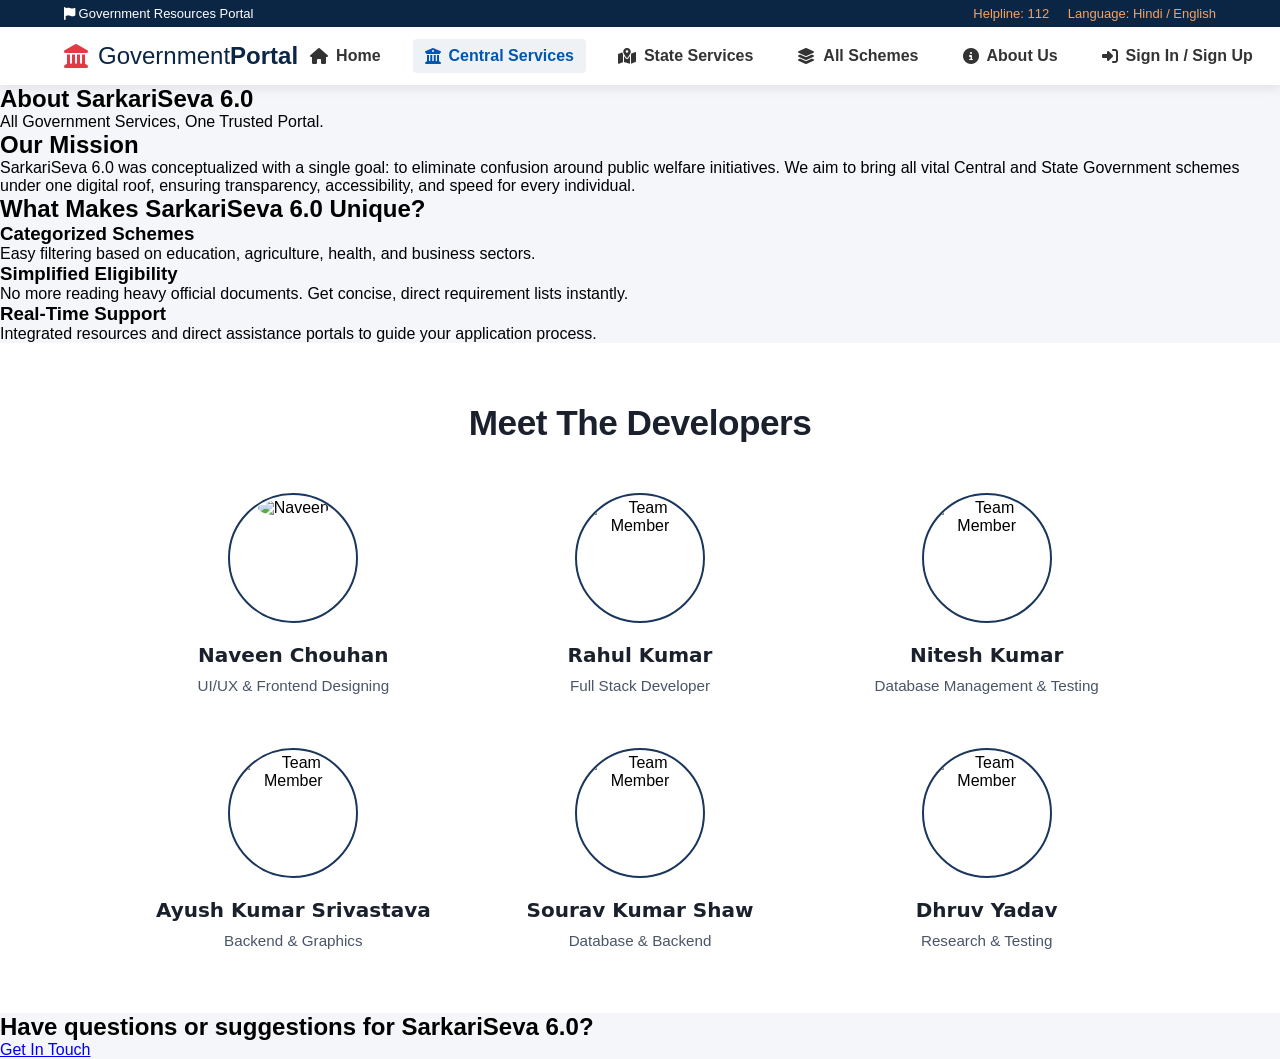
==== pages/about.html @ 51186105 "Merge pull request #21 from naveenchouhan096-netizen/about.html About us page update with css" ====
<!DOCTYPE html>
<html lang="en">
<head>
    <meta charset="UTF-8">
    <meta name="viewport" content="width=device-width, initial-scale=1.0">
    <title>About Us - Goverment Portal</title>
    <!-- Add your font/icon links here (like FontAwesome for social icons) -->
    <link rel="stylesheet" href="../css/about.css">
    <!-- this is chnage  -->

<link rel="stylesheet" href="https://cdnjs.cloudflare.com/ajax/libs/font-awesome/6.5.1/css/all.min.css">

    <!-- CSS Links (Note the ../ to go up one folder) -->
    <link rel="stylesheet" href="../css/home.css">

    <!-- this chnage -->
</head>
<body>
        <!-- Main Navigation (Reused from your home page) -->
    <header class="navbar-container">
        <div class="top-bar">
            <span><i class="fa-solid fa-flag"></i> Government Resources Portal</span>
            <div class="top-links">
                <a href="#help">Helpline: 112</a>
                <a href="#lang">Language: Hindi / English</a>
            </div>
        </div>
        <nav class="navbar">
            <div class="logo">
                <i class="fa-solid fa-landmark"></i>
                <span>Government<strong>Portal</strong></span>
            </div>
            <ul class="nav-links" id="navLinks">
                <li><a href="../index.html"><i class="fa-solid fa-house"></i> Home</a></li>
                <li><a href="central-services.html" class="active"><i class="fa-solid fa-building-columns"></i> Central Services</a></li>
                <li><a href="state-services.html"><i class="fa-solid fa-map-location-dot"></i> State Services</a></li>
                <li><a href="all-schemes.html"><i class="fa-solid fa-layer-group"></i> All Schemes</a></li>
                <li><a href="about.html"><i class="fa-solid fa-circle-info"></i> About Us</a></li>
                <li><a href="#login"><i class="fa-solid fa-right-to-bracket"></i>Sign In / Sign Up</a></li>
            </ul>
            <div class="hamburger" id="hamburger">
                <i class="fa-solid fa-bars"></i>
            </div>
        </nav>
    </header>

    <!-- 1. HERO SECTION -->
    <section class="about-hero">
        <div class="hero-content">
            <h1>About SarkariSeva 6.0</h1>
            <p>All Government Services, One Trusted Portal.</p>
        </div>
    </section>

    <!-- 2. MISSION & VISION -->
    <section class="about-mission container">
        <div class="mission-box">
            <h2>Our Mission</h2>
            <p>SarkariSeva 6.0 was conceptualized with a single goal: to eliminate confusion around public welfare initiatives. We aim to bring all vital Central and State Government schemes under one digital roof, ensuring transparency, accessibility, and speed for every individual.</p>
        </div>
    </section>

    <!-- 3. KEY FEATURES SECTION -->
    <section class="about-features container">
        <h2>What Makes SarkariSeva 6.0 Unique?</h2>
        <div class="features-grid">
            <div class="feature-card">
                <h3>Categorized Schemes</h3>
                <p>Easy filtering based on education, agriculture, health, and business sectors.</p>
            </div>
            <div class="feature-card">
                <h3>Simplified Eligibility</h3>
                <p>No more reading heavy official documents. Get concise, direct requirement lists instantly.</p>
            </div>
            <div class="feature-card">
                <h3>Real-Time Support</h3>
                <p>Integrated resources and direct assistance portals to guide your application process.</p>
            </div>
        </div>
    </section>

    <!-- 4. DEVELOPER / TEAM SECTION -->

    <!-- 4. DEVELOPER SECTION (Premium Minimal Layout) -->
<section class="about-developer container">
    <div class="section-header">
        <h2>Meet The Developers</h2>
    </div>
    
    <div class="developer-row">
        <!-- Developer naveen 1 -->
        <div class="dev-item">
            <div class="img-circle-wrapper">
                <img src="https://cdn.phototourl.com/free/2026-07-16-ef2333af-689f-4f0c-b0e9-2d65f7beb47f.jpg" alt="Naveen" class="dev-img-circle">
            </div>
            <h3 class="dev-name">Naveen Chouhan</h3>
            <p class="dev-work">UI/UX & Frontend Designing</p>
        </div>

        <!-- Developer rahul 2 -->
        <div class="dev-item">
            <div class="img-circle-wrapper">
                <img src="https://cdn.phototourl.com/free/2026-07-16-60171c7e-5c53-4e78-85f3-5100ceb979c0.jpg" alt="Team Member" class="dev-img-circle">
            </div>
            <h3 class="dev-name">Rahul Kumar</h3>
            <p class="dev-work">Full Stack Developer</p>
        </div>

        <!-- Developer nitesh 3  -->
        <div class="dev-item">
            <div class="img-circle-wrapper">
                <img src="https://cdn.phototourl.com/free/2026-07-16-9c55abb9-1961-4e0a-9304-e2cf66a98789.jpg" alt="Team Member" class="dev-img-circle">
            </div>
            <h3 class="dev-name">Nitesh Kumar</h3>
            <p class="dev-work">Database Management & Testing</p>
        </div>

        <!-- Developer ayush 4  -->
        <div class="dev-item">
            <div class="img-circle-wrapper">
                <img src="https://cdn.phototourl.com/free/2026-07-16-c1b6a0c0-290d-43fe-8ad5-e99e824f5966.jpg" alt="Team Member" class="dev-img-circle">
            </div>
            <h3 class="dev-name">Ayush Kumar Srivastava</h3>
            <p class="dev-work">Backend & Graphics</p>
        </div>

        <!-- Developer sourav 5  -->
        <div class="dev-item">
            <div class="img-circle-wrapper">
                <img src="https://cdn.phototourl.com/free/2026-07-16-f7598222-ddcd-4755-8e80-1ae66dbe9f73.jpg" alt="Team Member" class="dev-img-circle">
            </div>
            <h3 class="dev-name">Sourav Kumar Shaw</h3>
            <p class="dev-work">Database & Backend</p>
        </div>

        <!-- Developer dhruv 6  -->
        <div class="dev-item">
            <div class="img-circle-wrapper">
                <img src="https://cdn.phototourl.com/free/2026-07-16-4e5fed04-71b9-4fcd-8064-a461fd50631b.jpg" alt="Team Member" class="dev-img-circle">
            </div>
            <h3 class="dev-name">Dhruv Yadav</h3>
            <p class="dev-work">Research & Testing</p>
        </div>
    </div>
</section>

    <!-- 5. CALL TO ACTION -->
    <section class="about-cta">
        <h2>Have questions or suggestions for SarkariSeva 6.0?</h2>
        <a href="contact.html" class="btn-primary">Get In Touch</a>
    </section>

</body>
</html>
---- css/about.css ----
/* Section Base */
.about-developer {
    padding: 60px 20px;
    text-align: center;
    background-color: #ffffff;
}

.section-header h2 {
    font-size: 2.2rem;
    color: #1a202c;
    font-weight: 700;
    margin-bottom: 50px;
    letter-spacing: -0.5px;
}

/* 3x2 Grid Setup for Two Rows */
.developer-row {
    display: grid;
    grid-template-columns: repeat(3, 1fr); /* Force exactly 3 items per horizontal line */
    gap: 50px 40px; /* 50px vertical gap between rows, 40px horizontal gap */
    max-width: 1000px; /* Constrained width for compact premium look */
    margin: 0 auto;
}

/* Individual Developer Column Setup (Vertical Sequence) */
.dev-item {
    display: flex;
    flex-direction: column;
    align-items: center;
    text-align: center;
}

/* 1. PHOTO: Perfect Circle Image Wrapper */
.img-circle-wrapper {
    width: 130px;
    height: 130px;
    border-radius: 50%;
    margin-bottom: 20px;
    overflow: hidden;
    border: 2px solid #1a365d; 
    padding: 4px;
    background: #fff;
    transition: transform 0.3s ease;
}

.dev-item:hover .img-circle-wrapper {
    transform: scale(1.05); /* Subtle zoom on hover */
}

.dev-img-circle {
    width: 100%;
    height: 100%;
    object-fit: cover;
    border-radius: 50%;
}

/* 2. NAME: Bold & Clean */
.dev-name {
    font-size: 1.25rem;
    color: #1a202c;
    font-weight: 700;
    margin: 0 0 8px 0;
    font-family: system-ui, -apple-system, sans-serif;
}

/* 3. PROJECT WORK: Description Text */
.dev-work {
    font-size: 0.95rem;
    color: #4a5568;
    line-height: 1.5;
    margin: 0;
    font-weight: 400;
    padding: 0 10px;
}

/* Responsive adjustment for tablets and mobile screens */
@media (max-width: 900px) {
    .developer-row {
        grid-template-columns: repeat(2, 1fr); /* 2 items per line on tablets */
    }
}

@media (max-width: 600px) {
    .developer-row {
        grid-template-columns: 1fr; /* 1 item per line on mobiles */
        gap: 40px;
    }
}

    /* yaha se navbar ka css start hai */

    /* ===================================
   Page Layout & Header
=================================== */
.page-content {
    max-width: 1200px;
    margin: 40px auto;
    padding: 0 5%;
    min-height: 60vh;
}

.page-header {
    text-align: center;
    margin-bottom: 50px;
}

.page-header h1 {
    font-size: 40px;
    color: #0b2545;
    margin-bottom: 15px;
}

.page-header p {
    color: #666;
    font-size: 18px;
    margin-bottom: 30px;
}

/* ===================================
   Search Bar
=================================== */
.page-search {
    max-width: 600px;
    margin: 0 auto;
    position: relative;
}

.page-search input {
    width: 100%;
    padding: 15px 25px;
    font-size: 16px;
    border: 2px solid #eef2f7;
    border-radius: 50px;
    outline: none;
    transition: border-color 0.3s ease, box-shadow 0.3s ease;
    box-shadow: 0 5px 15px rgba(0,0,0,0.05);
}

.page-search input:focus {
    border-color: #1565ff;
    box-shadow: 0 8px 25px rgba(21,101,255,0.15);
}

/* ===================================
   Services Grid Container
=================================== */
.services-grid {
    display: grid;
    /* This auto-fit magic makes it responsive without media queries! */
    grid-template-columns: repeat(auto-fit, minmax(320px, 1fr));
    gap: 30px;
    margin-bottom: 60px;
}

/* ===================================
   Individual Service Cards (Injected by JS)
=================================== */
.service-card {
    background: #ffffff;
    border-radius: 12px;
    padding: 25px;
    box-shadow: 0 10px 30px rgba(0, 0, 0, 0.05);
    border: 1px solid #f0f0f0;
    transition: transform 0.3s ease, box-shadow 0.3s ease;
    display: flex;
    flex-direction: column;
}

.service-card:hover {
    transform: translateY(-8px);
    box-shadow: 0 15px 35px rgba(21,101,255,0.1);
    border-color: #cde6ff;
}

.service-category {
    font-size: 12px;
    color: #1565ff;
    text-transform: uppercase;
    font-weight: 700;
    letter-spacing: 1px;
    margin-bottom: 10px;
}

.service-title {
    font-size: 22px;
    color: #0b2545;
    margin-bottom: 15px;
    line-height: 1.3;
}

.service-desc {
    color: #555;
    font-size: 14px;
    line-height: 1.6;
    margin-bottom: 25px;
    flex-grow: 1; /* Pushes the button to the bottom */
}

/* Card Button */
.btn-apply {
    display: inline-block;
    text-align: center;
    background: #1565ff;
    color: #fff;
    padding: 12px 20px;
    border-radius: 6px;
    text-decoration: none;
    font-weight: 600;
    font-size: 15px;
    transition: background 0.3s ease;
}

.btn-apply:hover {
    background: #0e4fcd;
}

/* ===================================
   Card Upgrades (Icons, Tags, Buttons)
=================================== */

.card-header {
    display: flex;
    align-items: center;
    gap: 15px;
    margin-bottom: 15px;
}

.icon-box {
    width: 45px;
    height: 45px;
    background-color: #e9f2ff;
    color: #1565ff;
    border-radius: 10px;
    display: flex;
    justify-content: center;
    align-items: center;
    font-size: 20px;
}

.service-category {
    margin-bottom: 0; /* Override previous margin */
}

.tags-container {
    display: flex;
    gap: 8px;
    flex-wrap: wrap;
    margin-bottom: 15px;
}

.service-tag {
    background-color: #f4f6f9;
    color: #555;
    font-size: 11px;
    font-weight: 600;
    padding: 4px 10px;
    border-radius: 20px;
    letter-spacing: 0.5px;
}

.card-actions {
    display: flex;
    gap: 10px;
    margin-top: auto; /* Pushes buttons to the bottom of the card */
}

.btn-details {
    flex: 1;
    background: #f4f6f9;
    color: #0b2545;
    border: none;
    padding: 12px;
    border-radius: 6px;
    font-weight: 600;
    font-size: 14px;
    cursor: pointer;
    transition: 0.3s ease;
}

.btn-details:hover {
    background: #e2e8f0;
}

.btn-official {
    flex: 1;
    display: flex;
    justify-content: center;
    align-items: center;
    gap: 6px;
    background: #1565ff;
    color: #fff;
    padding: 12px;
    border-radius: 6px;
    text-decoration: none;
    font-weight: 600;
    font-size: 14px;
    transition: 0.3s ease;
}

.btn-official:hover {
    background: #0e4fcd;
}

/* ===================================
   Pop-up Modal Styles
=================================== */
.modal {
    display: none; /* Hidden by default */
    position: fixed;
    z-index: 9999;
    left: 0;
    top: 0;
    width: 100%;
    height: 100%;
    background-color: rgba(11, 37, 69, 0.6); /* Dark blue overlay with transparency */
    backdrop-filter: blur(4px); /* Modern blur effect */
    align-items: center;
    justify-content: center;
}

.modal-content {
    background-color: #fff;
    margin: auto;
    padding: 30px;
    border-radius: 12px;
    width: 90%;
    max-width: 650px;
    max-height: 85vh;
    overflow-y: auto; /* Adds a scrollbar if the content is too long */
    position: relative;
    box-shadow: 0 20px 50px rgba(0,0,0,0.2);
    animation: modalFadeIn 0.3s ease;
}

@keyframes modalFadeIn {
    from { opacity: 0; transform: translateY(-20px); }
    to { opacity: 1; transform: translateY(0); }
}

.close-btn {
    position: absolute;
    top: 15px;
    right: 20px;
    color: #888;
    font-size: 28px;
    font-weight: bold;
    cursor: pointer;
    transition: color 0.3s;
}

.close-btn:hover {
    color: #e63946; /* Red on hover */
}

/* Modal Inner Content Styles */
.modal-title {
    font-size: 24px;
    color: #0b2545;
    margin-bottom: 20px;
    padding-right: 30px;
}

.modal-section {
    margin-bottom: 20px;
}

.modal-section h4 {
    color: #1565ff;
    margin-bottom: 10px;
    font-size: 16px;
    border-bottom: 1px solid #eef2f7;
    padding-bottom: 5px;
}

.modal-section ul {
    padding-left: 20px;
    color: #555;
    line-height: 1.6;
}

.modal-section p {
    color: #555;
    line-height: 1.6;
}
---- css/home.css ----
/* Base Styles */
* {
  margin: 0;
  padding: 0;
  box-sizing: border-box;
  font-family: 'Segoe UI', Tahoma, Geneva, Verdana, sans-serif;
}

body {
  background-color: #f4f6f9;
}


/* Top Utility Bar */
.top-bar {
  background-color: #0b2545;
  color: #fff;
  display: flex;
  justify-content: space-between;
  padding: 6px 5%;
  font-size: 13px;
}

.top-links a {
  color: #f4a261;
  text-decoration: none;
  margin-left: 15px;
}



/* Main Navbar */
.navbar {
  background-color: #ffffff;
  display: flex;
  justify-content: space-between;
  align-items: center;
  padding: 12px 5%;
  box-shadow: 0 4px 10px rgba(0, 0, 0, 0.08);
  position: relative;
}

.logo {
  font-size: 24px;
  color: #0b2545;
  display: flex;
  align-items: center;
  gap: 10px;
}

.logo i {
  color: #e63946;
}

.nav-links {
  display: flex;
  list-style: none;
  gap: 20px;
}

.nav-links a {
  text-decoration: none;
  color: #333;
  font-weight: 600;
  padding: 8px 12px;
  border-radius: 4px;
  transition: all 0.3s ease;

  white-space: nowrap; /* Prevents the text from wrapping to the next line */
  display: flex;       /* Turns the link into a flex container */
  align-items: center; /* Vertically centers the icon and the text */
  gap: 8px;            /* Adds a consistent gap between the icon and the text */
}

.nav-links a:hover,
.nav-links a.active {
  color: #0056b3;
  background-color: #eef2f7;
}

/* Dropdown Menu */
.dropdown {
  position: relative;
}

.dropdown-content {
  display: none;
  position: absolute;
  top: 100%;
  left: 0;
  background-color: #ffffff;
  min-width: 220px;
  box-shadow: 0 8px 16px rgba(0, 0, 0, 0.15);
  border-radius: 4px;
  z-index: 1000;
  overflow: hidden;
}

.dropdown-content a {
  color: #333;
  padding: 12px 16px;
  display: block;
  font-weight: normal;
  border-bottom: 1px solid #f0f0f0;
}

.dropdown-content a:hover {
  background-color: #0056b3;
  color: #ffffff;
}

.dropdown:hover .dropdown-content {
  display: block;
}

/* Responsive Hamburger Menu */
.hamburger {
  display: none;
  font-size: 24px;
  cursor: pointer;
  color: #0b2545;
}

@media (max-width: 850px) {
  .hamburger {
    display: block;
  }

  .nav-links {
    position: absolute;
    top: 100%;
    right: 0;
    width: 100%;
    background-color: #ffffff;
    flex-direction: column;
    gap: 0;
    box-shadow: 0 8px 10px rgba(0, 0, 0, 0.1);

    display: flex;
    opacity: 0;
    visibility: hidden;
    transform: translateY(-10px);
    transition: all 0.3s ease-in-out;
    z-index: 999; /* Ensures it stays above hero section */
  }

  .nav-links.active {
    opacity: 1;
    visibility: visible;
    transform: translateY(0);
  }

  .nav-links li {
    width: 100%;
  }

  .nav-links a {
    display: block;
    padding: 15px 20px;
    border-radius: 0;
  }

  .dropdown-content {
    position: static;
    box-shadow: none;
    background-color: #f9f9f9;
    padding-left: 20px;
  }
}
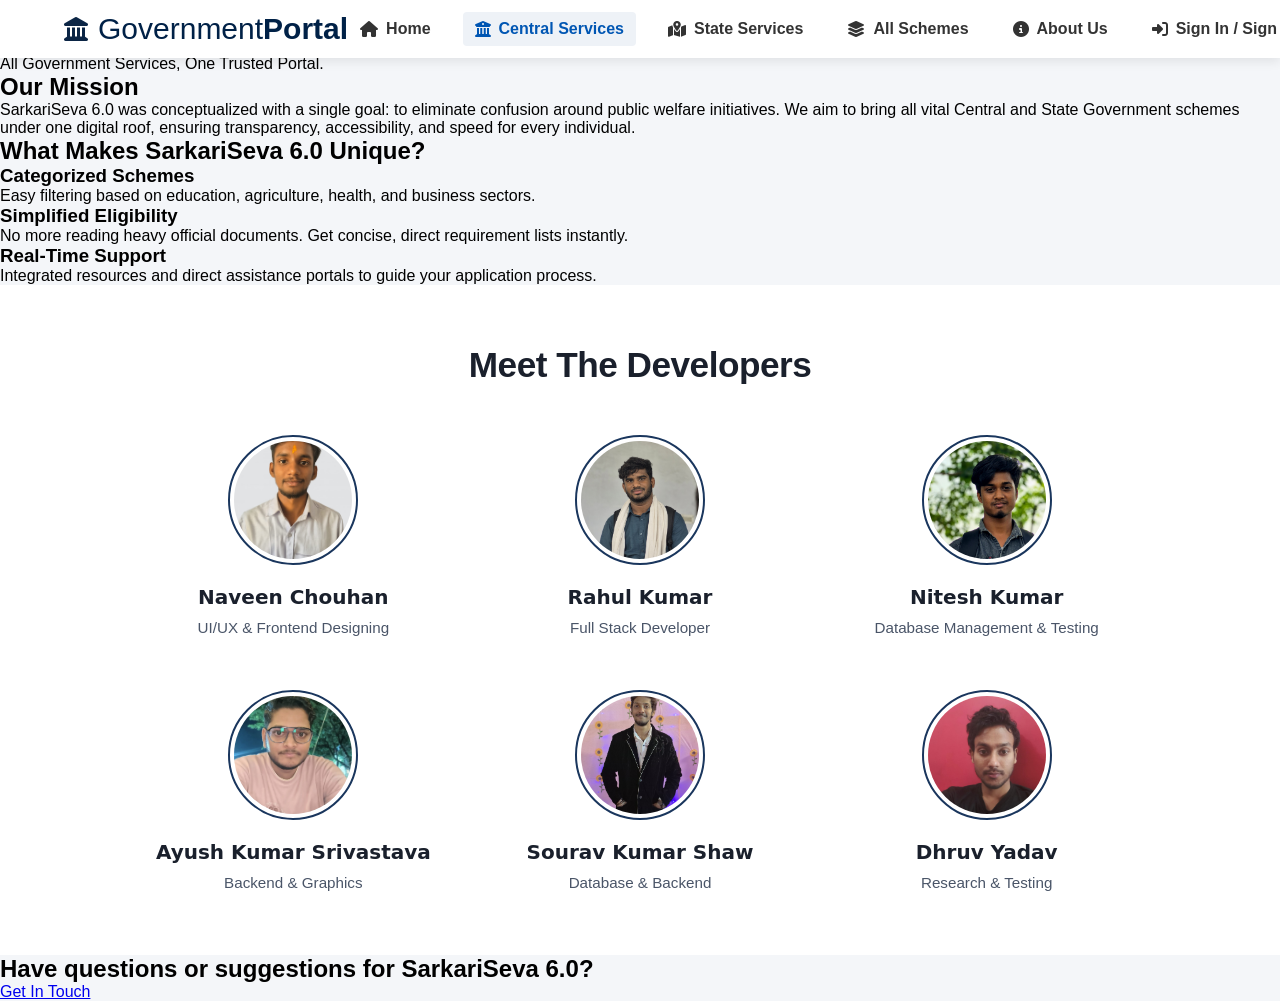
==== commit 20a85bc3: "I add photos in a assets file" ====
--- a/pages/about.html
+++ b/pages/about.html
@@ -91,7 +91,7 @@
         <!-- Developer naveen 1 -->
         <div class="dev-item">
             <div class="img-circle-wrapper">
-                <img src="https://cdn.phototourl.com/free/2026-07-16-ef2333af-689f-4f0c-b0e9-2d65f7beb47f.jpg" alt="Naveen" class="dev-img-circle">
+                <img src="../assets/images/hero/naveen.jpg" alt="Naveen" class="dev-img-circle">
             </div>
             <h3 class="dev-name">Naveen Chouhan</h3>
             <p class="dev-work">UI/UX & Frontend Designing</p>
@@ -100,7 +100,7 @@
         <!-- Developer rahul 2 -->
         <div class="dev-item">
             <div class="img-circle-wrapper">
-                <img src="https://cdn.phototourl.com/free/2026-07-16-60171c7e-5c53-4e78-85f3-5100ceb979c0.jpg" alt="Team Member" class="dev-img-circle">
+                <img src="../assets/images/hero/rahul.jpeg" alt="Rahul" class="dev-img-circle">
             </div>
             <h3 class="dev-name">Rahul Kumar</h3>
             <p class="dev-work">Full Stack Developer</p>
@@ -109,7 +109,7 @@
         <!-- Developer nitesh 3  -->
         <div class="dev-item">
             <div class="img-circle-wrapper">
-                <img src="https://cdn.phototourl.com/free/2026-07-16-9c55abb9-1961-4e0a-9304-e2cf66a98789.jpg" alt="Team Member" class="dev-img-circle">
+                <img src="../assets/images/hero/nitesh.jpeg" alt="Nitesh" class="dev-img-circle">
             </div>
             <h3 class="dev-name">Nitesh Kumar</h3>
             <p class="dev-work">Database Management & Testing</p>
@@ -118,7 +118,7 @@
         <!-- Developer ayush 4  -->
         <div class="dev-item">
             <div class="img-circle-wrapper">
-                <img src="https://cdn.phototourl.com/free/2026-07-16-c1b6a0c0-290d-43fe-8ad5-e99e824f5966.jpg" alt="Team Member" class="dev-img-circle">
+                <img src="../assets/images/hero/ayush.jpg" alt="Ayush" class="dev-img-circle">
             </div>
             <h3 class="dev-name">Ayush Kumar Srivastava</h3>
             <p class="dev-work">Backend & Graphics</p>
@@ -127,7 +127,7 @@
         <!-- Developer sourav 5  -->
         <div class="dev-item">
             <div class="img-circle-wrapper">
-                <img src="https://cdn.phototourl.com/free/2026-07-16-f7598222-ddcd-4755-8e80-1ae66dbe9f73.jpg" alt="Team Member" class="dev-img-circle">
+                <img src="../assets/images/hero/sourav.jpeg" alt="Sourav" class="dev-img-circle">
             </div>
             <h3 class="dev-name">Sourav Kumar Shaw</h3>
             <p class="dev-work">Database & Backend</p>
@@ -136,7 +136,7 @@
         <!-- Developer dhruv 6  -->
         <div class="dev-item">
             <div class="img-circle-wrapper">
-                <img src="https://cdn.phototourl.com/free/2026-07-16-4e5fed04-71b9-4fcd-8064-a461fd50631b.jpg" alt="Team Member" class="dev-img-circle">
+                <img src="../assets/images/hero/dhruv.jpeg" alt="dhruv" class="dev-img-circle">
             </div>
             <h3 class="dev-name">Dhruv Yadav</h3>
             <p class="dev-work">Research & Testing</p>
--- a/css/home.css
+++ b/css/home.css
@@ -37,7 +37,14 @@
   align-items: center;
   padding: 12px 5%;
   box-shadow: 0 4px 10px rgba(0, 0, 0, 0.08);
-  position: relative;
+  
+  /* --- Yeh changes add kiye hain --- */
+  position: fixed;   /* Navbar ko ek jagah lock karne ke liye */
+  top: 0;            /* Screen ke bilkul top par rakhne ke liye */
+  left: 0;           /* Left side se start karne ke liye */
+  width: 100%;       /* Pura screen cover karne ke liye */
+  box-sizing: border-box; /* Padding ki wajah se width screen se bahar na jaye */
+  z-index: 1000;     /* Taaki scroll karne par content iske niche rahe */
 }
 
 .logo {
@@ -48,9 +55,31 @@
   gap: 10px;
 }
 
-.logo i {
-  color: #e63946;
+/* logo ka code yaha se suru hua hai */
+
+/* Logo Container Layout */
+.logo {
+    display: flex;
+    align-items: center;
 }
+
+/* SVG Icon Styling */
+.logo svg {
+    width: 50px;
+    height: 50px;
+    margin-right: 10px;
+    display: inline-block;
+    vertical-align: middle;
+}
+
+/* Text Styling (Navy Blue for professional look) */
+.logo span {
+    color: #002147; 
+    font-size: 30px;
+    display: inline-block;
+    vertical-align: middle;
+}
+/* logo code end */
 
 .nav-links {
   display: flex;
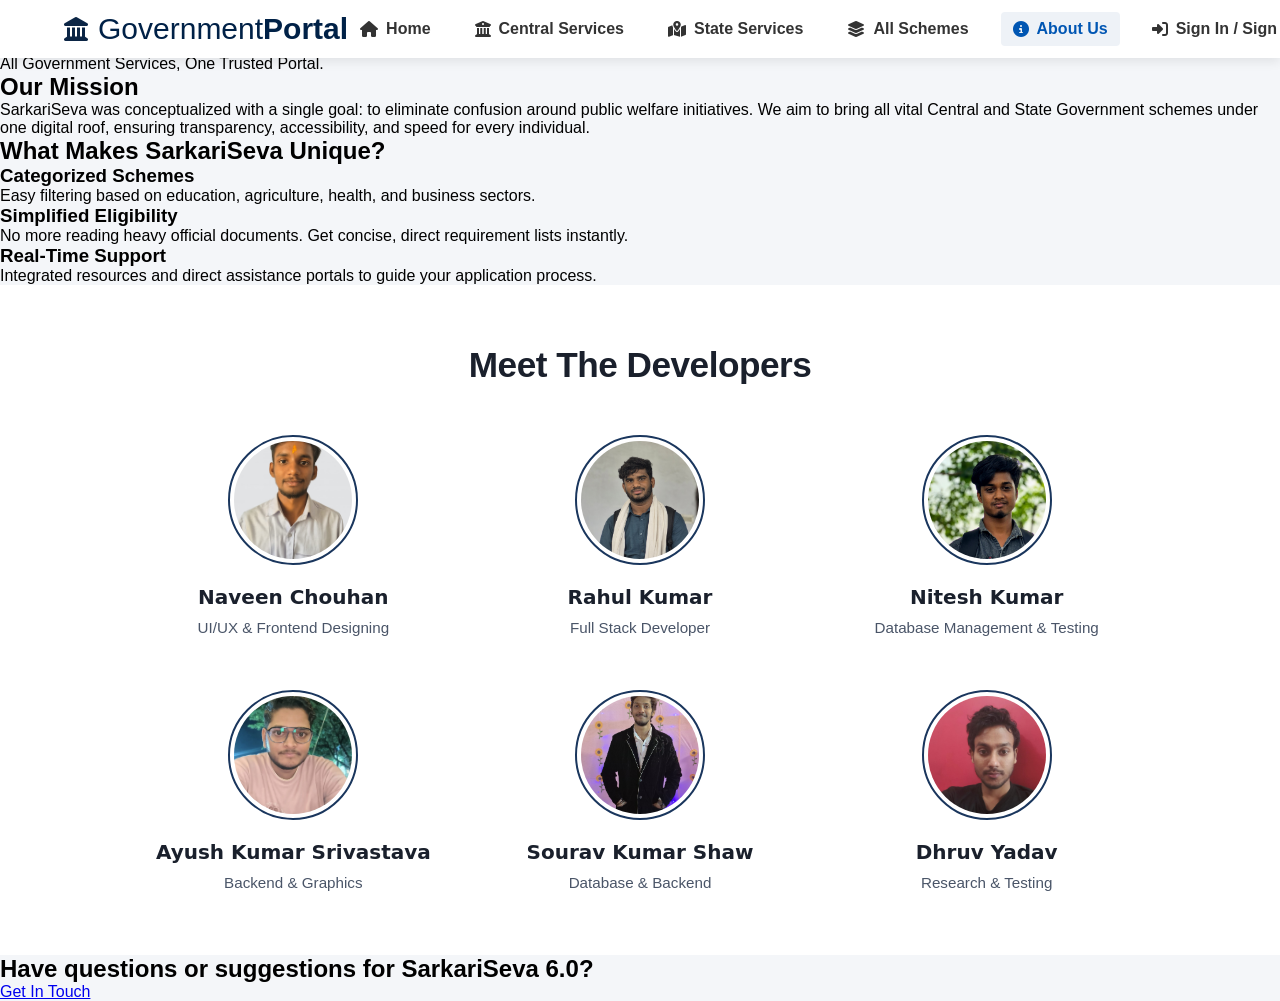
==== commit b0384237: "update" ====
--- a/pages/about.html
+++ b/pages/about.html
@@ -31,13 +31,13 @@
                 <span>Government<strong>Portal</strong></span>
             </div>
             <ul class="nav-links" id="navLinks">
-                <li><a href="../index.html"><i class="fa-solid fa-house"></i> Home</a></li>
-                <li><a href="central-services.html" class="active"><i class="fa-solid fa-building-columns"></i> Central Services</a></li>
-                <li><a href="state-services.html"><i class="fa-solid fa-map-location-dot"></i> State Services</a></li>
-                <li><a href="all-schemes.html"><i class="fa-solid fa-layer-group"></i> All Schemes</a></li>
-                <li><a href="about.html"><i class="fa-solid fa-circle-info"></i> About Us</a></li>
-                <li><a href="#login"><i class="fa-solid fa-right-to-bracket"></i>Sign In / Sign Up</a></li>
-            </ul>
+    <li><a href="../index.html"><i class="fa-solid fa-house"></i> Home</a></li>
+    <li><a href="../pages/central-services.html"><i class="fa-solid fa-building-columns"></i> Central Services</a></li>
+    <li><a href="../pages/state-services.html"><i class="fa-solid fa-map-location-dot"></i> State Services</a></li>
+    <li><a href="#"><i class="fa-solid fa-layer-group"></i> All Schemes</a></li>
+    <li><a href="../css/about.css" class="active"><i class="fa-solid fa-circle-info"></i> About Us</a></li>
+    <li><a href="#"><i class="fa-solid fa-right-to-bracket"></i> Sign In / Sign Up</a></li>
+</ul>
             <div class="hamburger" id="hamburger">
                 <i class="fa-solid fa-bars"></i>
             </div>
@@ -47,7 +47,7 @@
     <!-- 1. HERO SECTION -->
     <section class="about-hero">
         <div class="hero-content">
-            <h1>About SarkariSeva 6.0</h1>
+            <h1>About SarkariSeva</h1>
             <p>All Government Services, One Trusted Portal.</p>
         </div>
     </section>
@@ -56,13 +56,13 @@
     <section class="about-mission container">
         <div class="mission-box">
             <h2>Our Mission</h2>
-            <p>SarkariSeva 6.0 was conceptualized with a single goal: to eliminate confusion around public welfare initiatives. We aim to bring all vital Central and State Government schemes under one digital roof, ensuring transparency, accessibility, and speed for every individual.</p>
+            <p>SarkariSeva was conceptualized with a single goal: to eliminate confusion around public welfare initiatives. We aim to bring all vital Central and State Government schemes under one digital roof, ensuring transparency, accessibility, and speed for every individual.</p>
         </div>
     </section>
 
     <!-- 3. KEY FEATURES SECTION -->
     <section class="about-features container">
-        <h2>What Makes SarkariSeva 6.0 Unique?</h2>
+        <h2>What Makes SarkariSeva Unique?</h2>
         <div class="features-grid">
             <div class="feature-card">
                 <h3>Categorized Schemes</h3>
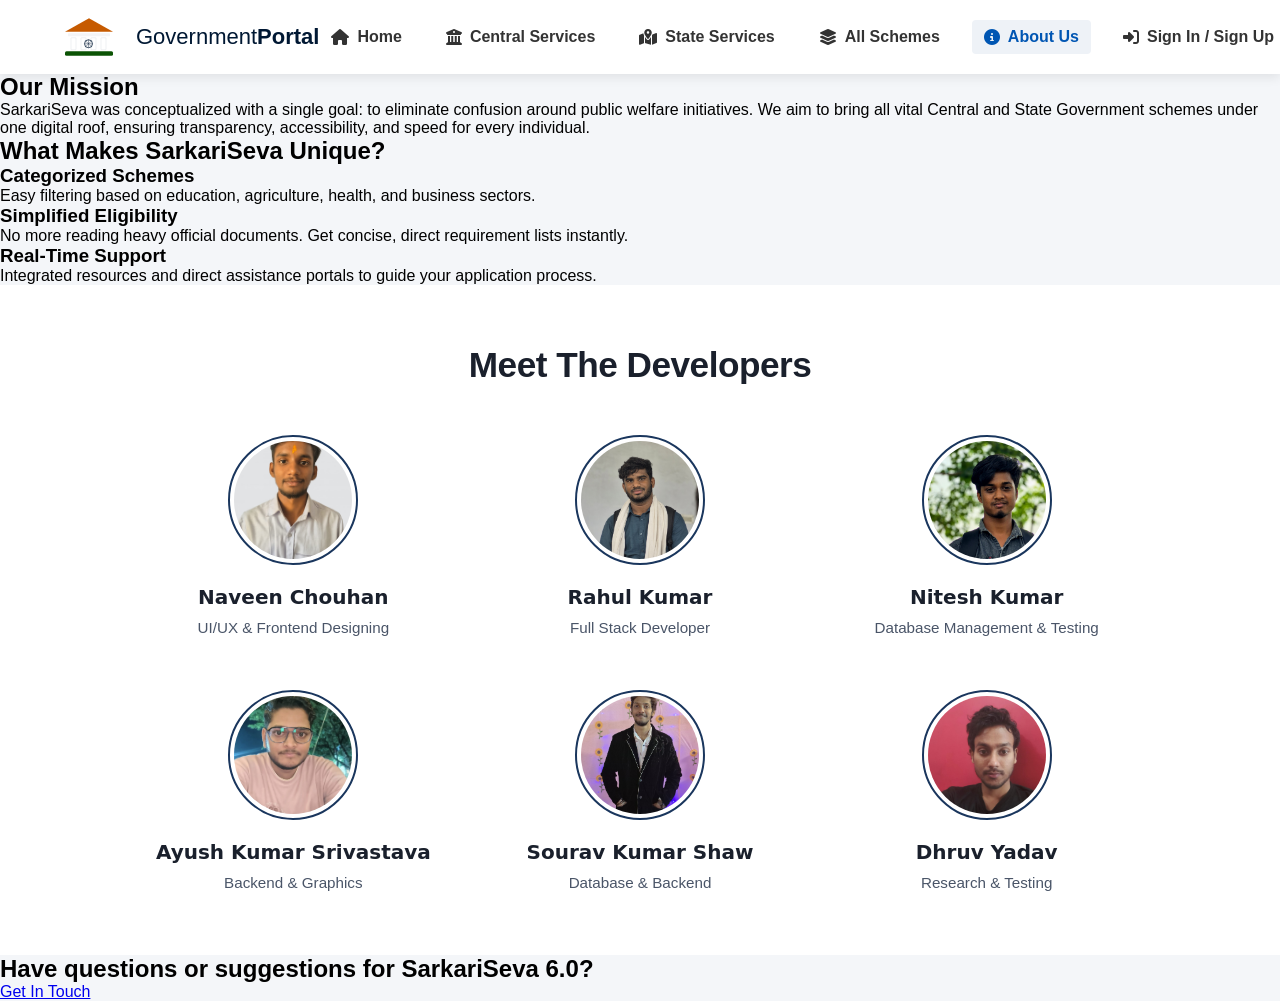
==== commit ff3ff8d4: "added main" ====
--- a/pages/about.html
+++ b/pages/about.html
@@ -17,31 +17,106 @@
 </head>
 <body>
         <!-- Main Navigation (Reused from your home page) -->
-    <header class="navbar-container">
+     <header class="navbar-container">
+        
+        <!-- Top Utility Bar -->
         <div class="top-bar">
-            <span><i class="fa-solid fa-flag"></i> Government Resources Portal</span>
-            <div class="top-links">
-                <a href="#help">Helpline: 112</a>
-                <a href="#lang">Language: Hindi / English</a>
-            </div>
-        </div>
+            <span>
+                <i class="fa-solid fa-flag"></i>
+                Government Resources Portal
+            </span>
+
+
+        </div>
+
+        <!-- Main Navigation -->
         <nav class="navbar">
-            <div class="logo">
-                <i class="fa-solid fa-landmark"></i>
-                <span>Government<strong>Portal</strong></span>
-            </div>
-            <ul class="nav-links" id="navLinks">
-    <li><a href="../index.html"><i class="fa-solid fa-house"></i> Home</a></li>
-    <li><a href="../pages/central-services.html"><i class="fa-solid fa-building-columns"></i> Central Services</a></li>
-    <li><a href="../pages/state-services.html"><i class="fa-solid fa-map-location-dot"></i> State Services</a></li>
-    <li><a href="#"><i class="fa-solid fa-layer-group"></i> All Schemes</a></li>
-    <li><a href="../css/about.css" class="active"><i class="fa-solid fa-circle-info"></i> About Us</a></li>
-    <li><a href="#"><i class="fa-solid fa-right-to-bracket"></i> Sign In / Sign Up</a></li>
+
+            <!-- Logo -->
+       <div class="logo">
+    <!-- Clean, Sharp & Solid Dark Tricolor Landmark Logo -->
+    <svg xmlns="http://www.w3.org/2000/svg" viewBox="0 0 100 85" width="50" height="50" style="margin-right: 12px; display: inline-block; vertical-align: middle;">
+        <!-- Roof (Premium Dark Saffron) -->
+        <polygon points="50,5 98,32 2,32" fill="#C65A00" rx="2" />
+        
+        <!-- Top Beam (Solid Light Cream/White for contrast) -->
+        <rect x="8" y="35" width="84" height="6" fill="#F4F4F6" rx="1" />
+        
+        <!-- Pillars (Solid Crisp White with Subtle Inner Shadows/Borders) -->
+        <g fill="#FFFFFF" stroke="#D1D5DB" stroke-width="0.7">
+            <rect x="14" y="44" width="10" height="24" rx="1" />
+            <rect x="34" y="44" width="10" height="24" rx="1" />
+            <rect x="54" y="44" width="10" height="24" rx="1" />
+            <rect x="74" y="44" width="10" height="24" rx="1" />
+        </g>
+        
+        <!-- Ashoka Chakra (Deep Royal Navy Blue - Sharp Details) -->
+        <circle cx="49" cy="56" r="8" stroke="#001833" stroke-width="1.5" fill="none" />
+        <path d="M49,48 L49,64 M41,56 L57,56 M43,50 L55,62 M43,62 L55,50" stroke="#001833" stroke-width="0.8" />
+        
+        <!-- Base (Premium Dark Green) -->
+        <rect x="2" y="71" width="96" height="9" rx="3" fill="#0B5304" />
+    </svg>
+
+    <!-- Text (Matching Deep Royal Navy Blue) -->
+    <span style="color: #001833; font-size: 22px; font-family: sans-serif; display: inline-block; vertical-align: middle;">
+        Government<strong style="font-weight: 800;">Portal</strong>
+    </span>
+</div>
+ <!-- the logo code end -->
+            <!-- Navigation Links -->
+<ul class="nav-links" id="navLinks">
+
+    <li>
+        <a href="../index.html">
+            <i class="fa-solid fa-house"></i> Home
+        </a>
+    </li>
+
+    <li>
+        <a href="central-services.html">
+            <i class="fa-solid fa-building-columns"></i>
+            Central Services
+        </a>
+    </li>
+
+    <li>
+        <a href="state-services.html">
+            <i class="fa-solid fa-map-location-dot"></i>
+            State Services
+        </a>
+    </li>
+
+    <li>
+        <a href="all-schemes.html">
+            <i class="fa-solid fa-layer-group"></i>
+            All Schemes
+        </a>
+    </li>
+
+    <li>
+        <a href="about.html" class="active">
+            <i class="fa-solid fa-circle-info"></i>
+            About Us
+        </a>
+    </li>
+
+    <li>
+        <a href="#login">
+            <i class="fa-solid fa-right-to-bracket"></i>
+            Sign In / Sign Up
+        </a>
+    </li>
+
 </ul>
+
+            <!-- Hamburger -->
             <div class="hamburger" id="hamburger">
                 <i class="fa-solid fa-bars"></i>
             </div>
+
         </nav>
+
     </header>
 
     <!-- 1. HERO SECTION -->
